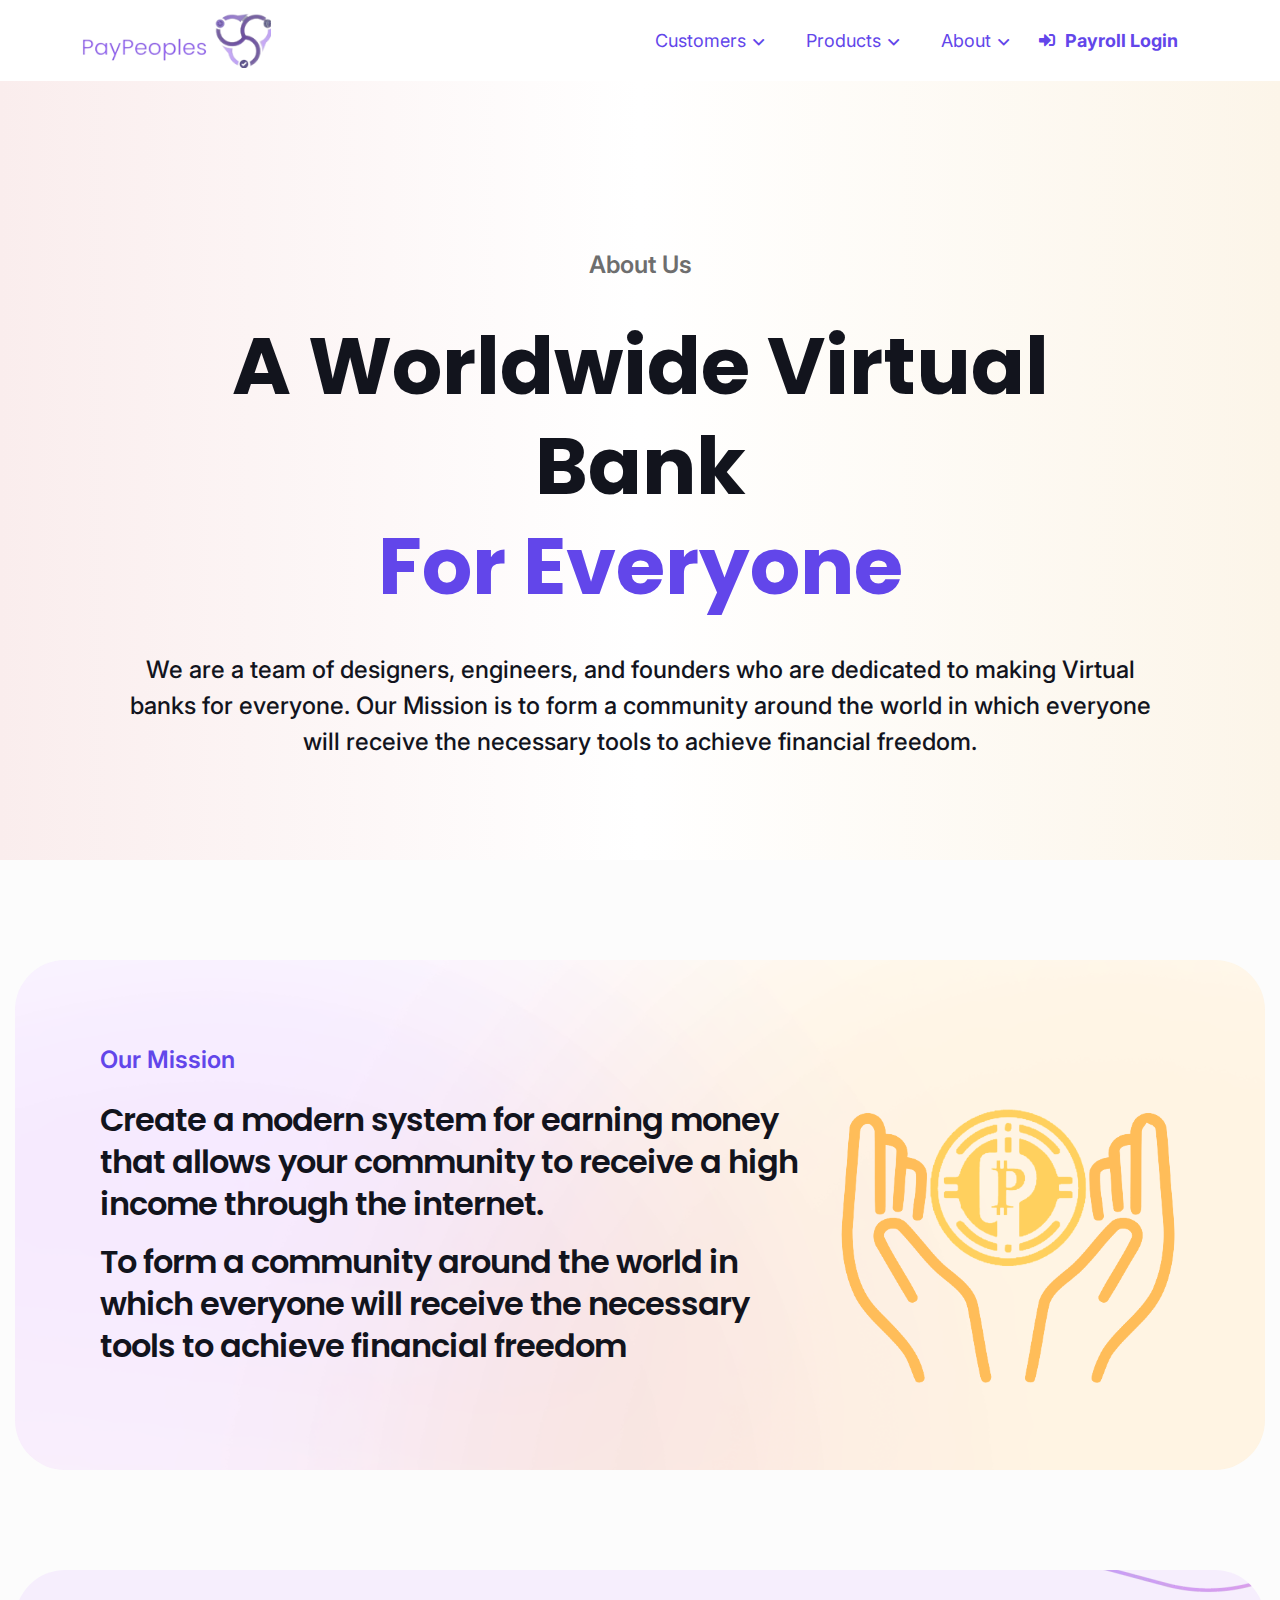
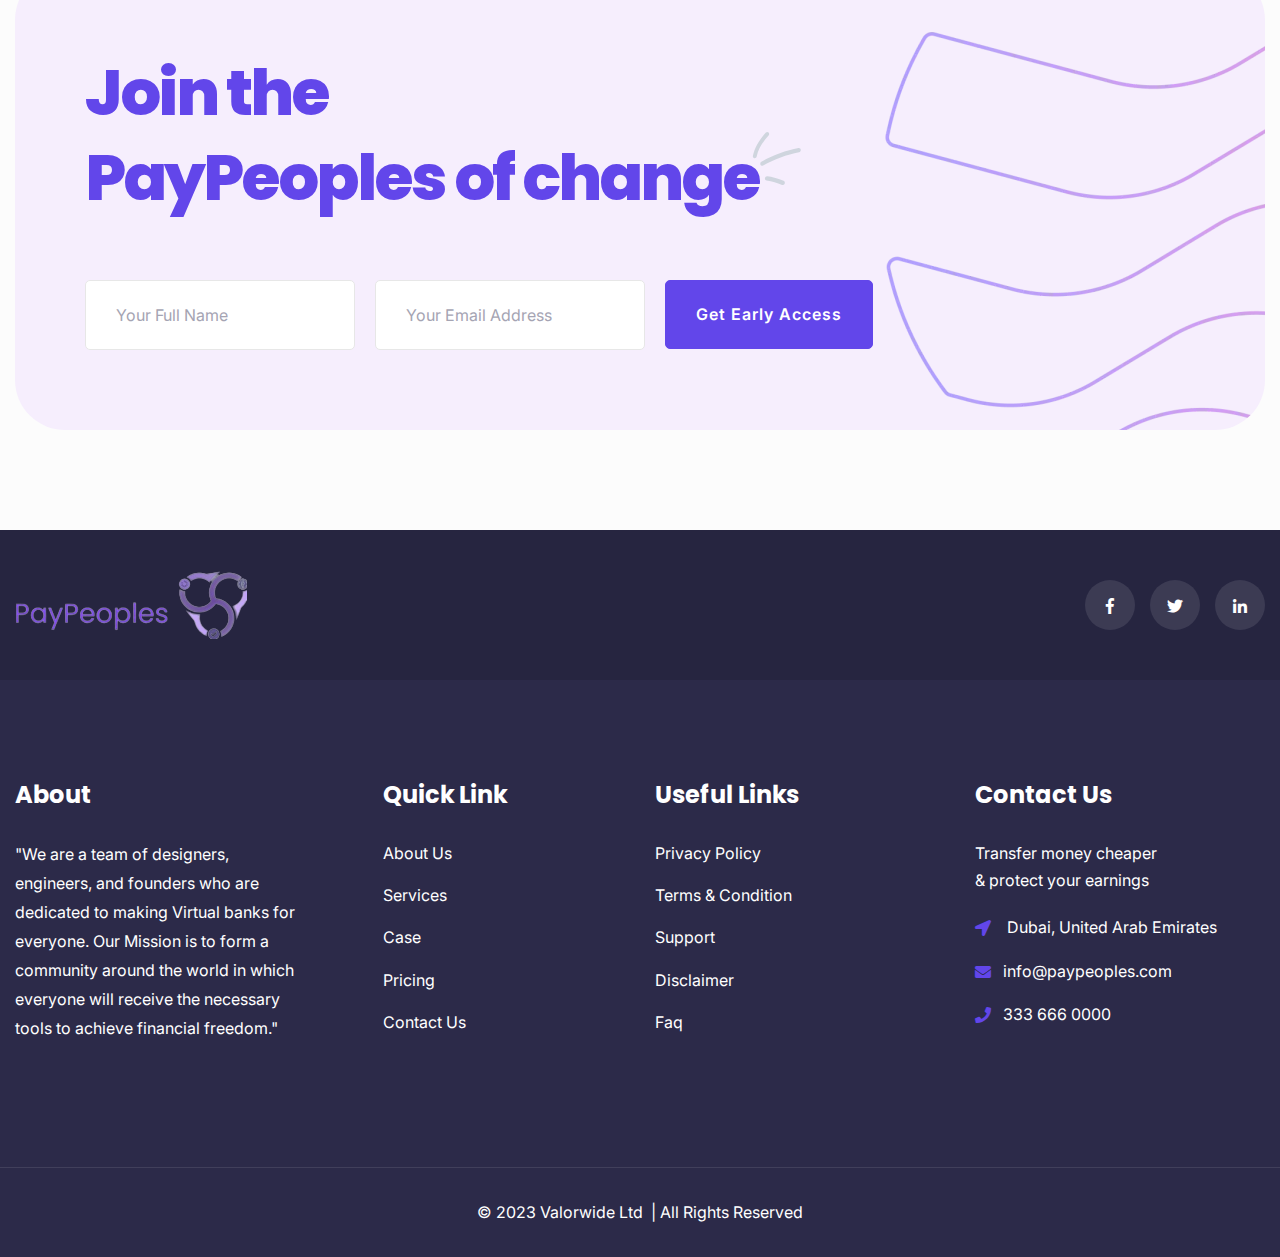
==== about.html @ 7543fad1 "create about page" ====
<!DOCTYPE html>
<html lang="en">
<head>
<meta charset="utf-8">
<title>PayPeoples</title>
<!-- Stylesheets -->
<link href="assets/css/bootstrap.css" rel="stylesheet">
<link href="assets/css/style.css" rel="stylesheet">
<!-- Responsive File -->
<link href="assets/css/responsive.css" rel="stylesheet">
<!-- Color File -->
<link href="assets/css/color.css" rel="stylesheet">

<link rel="preconnect" href="https://fonts.googleapis.com">
<link rel="preconnect" href="https://fonts.gstatic.com" crossorigin>
<link href="https://fonts.googleapis.com/css2?family=Inter:wght@100;200;300;400;500;600;700;800;900&family=Poppins:ital,wght@0,300;0,400;0,500;0,600;0,700;0,800;0,900;1,300;1,400;1,500;1,600;1,700;1,800;1,900&display=swap" rel="stylesheet">

<link rel="shortcut icon" href="assets/images/favicon.ico" type="image/x-icon">
<link rel="icon" href="assets/images/favicon.ico" type="image/x-icon">

<!-- Responsive -->
<meta http-equiv="X-UA-Compatible" content="IE=edge">
<meta name="viewport" content="width=device-width, initial-scale=1.0, maximum-scale=1.0, user-scalable=0">
<!--[if lt IE 9]><script src="https://cdnjs.cloudflare.com/ajax/libs/html5shiv/3.7.3/html5shiv.js"></script><![endif]-->
<!--[if lt IE 9]><script src="js/respond.js"></script><![endif]-->
</head>

<body>

<div class="page-wrapper">
    <header class="main-header header-style-one">
        <nav class="navbar navbar-expand-lg navbar-light bg-white fixed-top paypeoples-menu">
            <div class="container">
                <a class="navbar-brand" href="index.html"><img src="./assets/images/logo.png" alt=""></a>
                <button class="navbar-toggler" type="button" data-bs-toggle="collapse" data-bs-target="#main_nav">
                    <span class="navbar-toggler-icon"></span>
                </button>
                <div class="collapse navbar-collapse justify-content-end" id="main_nav">
                    <ul class="navbar-nav">
                        <li class="nav-item dropdown has-megamenu me-4">
                            <a class="nav-link dropdown-toggle" href="#" data-bs-toggle="dropdown"> Customers </a>
                            <div class="dropdown-menu megamenu" role="menu">
                                <div class="auto-container">
                                    <div class="row">
                                        <div class="col-lg-3 col-md-4 col-sm-12 left-border">
                                            <div class="left-side">
                                                <h3 class="mb-3">PayPeoples Payroll</h3>
                                                <img src="./assets/images/resource/laptop.png" alt="">
                                                <h4 class="mt-3 mb-3"><a href="#" class="pay">Pay Your Remote Teams</a></h4>
                                                <p>Pay your team members overseas right from your browser.</p>
                                            </div>
                                        </div>
                                        <div class="col-lg-9 col-md-8 col-sm-12 right-side">
                                            <div class="row g-1">
                                                <h3>Customers</h3>
                                                <div class="col-lg-6 col-md-6 col-sm-12">
                                                    <div class="icon-box">
                                                        <img src="./assets/images/icons/menu-1.svg" alt="">
                                                        <div class="text">
                                                            <h3><a href="#">Freelancers</a></h3>
                                                            <p>Get paid to your wallet by other PayPeoples users or through your company’s payroll</p>
                                                            <h5 class="comming-soon">Comming Soon</h5>
                                                        </div>
                                                    </div>
                                                </div>
                                                <!-- column -->
                                                <div class="col-lg-6 col-md-6 col-sm-12">
                                                    <div class="icon-box">
                                                        <img src="./assets/images/icons/menu-2.svg" alt="">
                                                        <div class="text">
                                                            <h3><a href="#">Remote Companies</a></h3>
                                                            <p>Send payments to your team members with just a few clicks. Convenience for everyone</p>
                                                            <h5 class="comming-soon">Comming Soon</h5>
                                                        </div>
                                                    </div>
                                                </div>
                                                <!-- column -->
                                                <div class="col-lg-6 col-md-6 col-sm-12">
                                                    <div class="icon-box">
                                                        <img src="./assets/images/icons/menu-3.svg" alt="">
                                                        <div class="text">
                                                            <h3><a href="#">Remittance Workers</a></h3>
                                                            <p>Send money to your home country and have the option to withdraw to your local bank</p>
                                                            <h5 class="comming-soon">Comming Soon</h5>
                                                        </div>
                                                    </div>
                                                </div>
                                                <!-- column -->
                                                <div class="col-lg-6 col-md-6 col-sm-12">
                                                    <div class="icon-box">
                                                        <img src="./assets/images/icons/menu-4.svg" alt="">
                                                        <div class="text">
                                                            <h3><a href="#">Web3 Companies</a></h3>
                                                            <p>Process payments for fiat currencies globally with just one integration</p>
                                                            <h5 class="comming-soon">Comming Soon</h5>
                                                        </div>
                                                    </div>
                                                </div>
                                                <!-- column -->
                                            </div>
                                        </div>
                                        <!-- right-side -->
                                   </div>
                                </div>
                               
                            </div> <!-- dropdown-mega-menu.// -->
                        </li>
                        <li class="nav-item dropdown has-megamenu me-4">
                            <a class="nav-link dropdown-toggle" href="#" data-bs-toggle="dropdown"> Products </a>
                            <div class="dropdown-menu megamenu" role="menu">
                                <div class="auto-container">
                                    <div class="row">
                                        <div class="col-lg-3 col-md-4 col-sm-12 left-border">
                                            <div class="left-side">
                                                <h3 class="mb-3">By User Type</h3>
                                                <h4 class="mt-3 mb-3"><a href="#" class="pay">For Individual</a></h4>
                                                <p class="mt-3 mb-3">Send and receive money from anywhere in the world, instantly.</p>
                                                <h4 class="mt-3 mb-3"><a href="#" class="pay">For Business</a></h4>
                                                <p class="mt-3 mb-3">Send payments to your team members overseas right from your laptop.</p>
                                            </div>
                                        </div>
                                        <div class="col-lg-9 col-md-8 col-sm-12 right-side">
                                            <div class="row g-1">
                                                <h3>Our Products</h3>
                                                <div class="col-lg-6 col-md-6 col-sm-12">
                                                    <div class="icon-box">
                                                        <img src="./assets/images/icons/menu-1.svg" alt="">
                                                        <div class="text">
                                                            <h3><a href="#">PayPeoples App</a></h3>
                                                            <p>A secure digital wallet that lets you manage your money from anywhere in the world</p>
                                                            <h5 class="comming-soon">Comming Soon</h5>
                                                        </div>
                                                    </div>
                                                </div>
                                                <!-- column -->
                                                <div class="col-lg-6 col-md-6 col-sm-12">
                                                    <div class="icon-box">
                                                        <img src="./assets/images/icons/menu-2.svg" alt="">
                                                        <div class="text">
                                                            <h3><a href="#">PayPeoples Payroll</a></h3>
                                                            <p>Our solution lets you seamlessly send payments to your team members overseas</p>
                                                            <h5 class="comming-soon">Comming Soon</h5>
                                                        </div>
                                                    </div>
                                                </div>
                                                <!-- column -->
                                                <div class="col-lg-6 col-md-6 col-sm-12">
                                                    <div class="icon-box">
                                                        <img src="./assets/images/icons/menu-3.svg" alt="">
                                                        <div class="text">
                                                            <h3><a href="#">On-ramp/Off-ramp API</a></h3>
                                                            <p>Allow your users to buy or sell crypto with just one simple integration on your app</p>
                                                            <h5 class="comming-soon">Comming Soon</h5>
                                                        </div>
                                                    </div>
                                                </div>
                                                <!-- column -->
                                            </div>
                                        </div>
                                        <!-- right-side -->
                                   </div>
                                </div>
                               
                            </div> <!-- dropdown-mega-menu.// -->
                        </li>
                        <li class="nav-item active"><a class="nav-link" href="about.html"> About </a></li>
                     
                    </ul>
                    <div class="login">
                        <a href="#" class="login-btn fw-bold"><i class="fa fa-sign-in-alt"></i> Payroll Login</a>
                    </div>
                </div> <!-- navbar-collapse.// -->
            </div> <!-- container-fluid.// -->
            </nav>
    </header>

<!-- Page Title Start -->
<section class="page-title text-center">
    <div class="auto-container">
        <div class="row d-flex justify-content-center">
            <div class="col-lg-10">
                <h4>About Us</h4>
                <h1 class="text-1">A Worldwide Virtual Bank</h1>
                <h1 class="text-2">For Everyone</h1>
                <p>We are a team of designers, engineers, and founders who are dedicated to making Virtual banks for everyone. Our Mission is to form a community around the world in which everyone will receive the necessary tools to achieve financial freedom.</p>
            </div>
        </div>
    </div>
</section>
<!-- Page Title Start End -->


<!-- Mission Section Start -->

<section class="mission-section">

    <div class="auto-container">
        <div class="mission" style="background-image: url(./assets/images/shape/bg-1.png);">
            <div class="row mission-inner">
                <div class="col-lg-8">
                    <div class="mission-text">
                        <h4 class="mb-4">Our Mission </h4>
                        <ul class="text">
                            <li class="mb-3">Create a modern system for earning money that allows your community to receive a high income through the internet.</li>
                            <li>To form a community around the world in which everyone will receive the necessary tools to achieve financial freedom</li>
                        </ul>
                    </div>
                </div>
                <div class="col-lg-4">
                    <figure>
                        <img src="./assets/images/icons/mission.png" alt="">
                    </figure>
                </div>
            </div>
        </div>
    </div>

</section>

<!-- Mission Section End -->




<!-- Newsletter section start-->

<section class="newsletter-section">
    <div class="auto-container">
        <div class="inner bg-image">
            <h2 class="sec-title">Join the <br>PayPeoples of change</h2>
            <div class="hero-form">
                <form action="" class="d-flex justify-content-lg-start justify-content-sm-center" >
                    <input type="text" placeholder="Your Full Name">
                    <input type="email" placeholder="Your Email Address">
                    <div class="hero-form-btn"><a href="#" class="btn-1 btn-alt">Get Early Access</a></div>
                </form>
            </div>
        </div>
    </div>
</section>

<!-- Newsletter section end-->


<!-- Footer Start -->
    <footer class="footer-1">
        <div class="footer-1-top">
            <div class="auto-container">
                <div class="footer-1-top-content d-flex align-items-center justify-content-between">
                    <div class="logo"><a href="index.html"><img src="assets/images/logo.png" alt=""></a></div>
                    <ul class="footer-1-social-icon d-flex align-items-center">
                        <li><a href="javascript:void(0);"><i class="fab fa-facebook-f"></i></a></li>
                        <li><a href="javascript:void(0);"><i class="fab fa-twitter"></i></a></li>
                        <li><a href="javascript:void(0);"><i class="fab fa-linkedin-in"></i></a></li>
                    </ul>
                </div>
            </div>
        </div>
        <div class="footer-1-middle">
            <div class="auto-container">
                <div class="row">
                    <div class="col-lg-3 col-md-6">
                        <div class="about-widget-1">
                            <div class="footer-widget-title"><h4>About</h4></div>
                            <div class="about-widget-1-text mb-4">
                                <p>"We are a team of designers, engineers, and founders who are dedicated to making Virtual banks for everyone. Our Mission is to form a community around the world in which everyone will receive the necessary tools to achieve financial freedom."</p>
                            </div>
                        </div>
                    </div>
                    <div class="col-lg-3 col-md-6">
                        <div class="link-widget-1 px-lg-5">
                            <div class="footer-widget-title"><h4>Quick Link</h4></div>
                            <ul class="link-widget-1-list">
                                <li><a href="#">About Us</a></li>
                                <li><a href="#">Services</a></li>
                                <li><a href="#">Case</a></li>
                                <li><a href="#">Pricing</a></li>
                                <li><a href="#">Contact Us</a></li>
                            </ul>
                        </div>
                    </div>
                    <div class="col-lg-3 col-md-6">
                        <div class="link-widget-1">
                            <div class="footer-widget-title"><h4>Useful Links</h4></div>
                            <ul class="link-widget-1-list">
                                <li><a href="#">Privacy Policy</a></li>
                                <li><a href="#">Terms & Condition</a></li>
                                <li><a href="#">Support</a></li>
                                <li><a href="#">Disclaimer</a></li>
                                <li><a href="#">Faq</a></li>
                            </ul>
                        </div>
                    </div>
                    <div class="col-lg-3 col-md-6">
                        <div class="contact-widget-1">
                            <div class="footer-widget-title"><h4>Contact Us</h4></div>
                            <div class="contact-widget-text">Transfer money cheaper<br>& <span>protect</span> your earnings</div>
                            <ul class="contact-widget-1-list">
                                <li><i class="fa fa-location-arrow"></i> Dubai, United Arab Emirates</li>
                                <li><i class="fa fa-envelope"></i><a href="mailto:example@lovegiver.com">info@paypeoples.com</a></li>
                                <li><i class="fa fa-phone"></i><a href="tel:3336660000">333 666 0000</a></li>
                            </ul>
                        </div>
                    </div>
                </div>
            </div>
        </div>
        <div class="footer-bottom">
            <div class="auto-container">    
                <div class="footer-bottom-row">
                    <div class="footer-bottom-text">© 2023 <a href="https://valorwide.com/">Valorwide Ltd</a>|  All Rights Reserved</div>
                </div>
            </div>
        </div>
    </footer>
    <!-- Footer End -->
</div>




<!--Scroll to top-->
<div class="scroll-to-top">
    <div>
        <div class="scroll-top-inner">
            <div class="scroll-bar">
                <div class="bar-inner"></div>
            </div>
            <div class="scroll-bar-text">Go To Top</div>
        </div>
    </div>
</div>
<!-- Scroll to top end -->

<script src="assets/js/jquery.min.js"></script>
<script src="assets/js/bootstrap.min.js"></script>
<script src="assets/js/jquery.nice-select.min.js"></script>
<script src="assets/js/jquery.fancybox.js"></script>
<script src="assets/js/isotope.js"></script>
<script src="assets/js/appear.js"></script>
<script src="assets/js/wow.js"></script>
<script src="assets/js/TweenMax.min.js"></script>
<script src="assets/js/swiper.min.js"></script>
<script src="assets/js/jquery.ajaxchimp.min.js"></script>
<script src="assets/js/parallax-scroll.js"></script>

<script src="assets/js/script.js"></script>


</body>
</html>
---- assets/css/style.css ----
/***************************************************************************************************************


1.Section Title & Sub-Title
2.Header Style
3.Button Style
4.Hero Section
5.Personal Use Section
6.Business Use Section
7.Feature Section
8.Choose Section
9.Fund Section
10.Faq Section
11.Newsletter Sectio
12.Form Input
13.Scroll-to-top
14.Bubbles Animation


****************************************************************************************************************/

@import url('fontawesome-all.css');
@import url('animate.css');
@import url('jquery.fancybox.min.css');
@import url('swiper.min.css');
@import url('rtl.css');
@import url('nice-select.css');
@import url('odometer.min.css');

/*** 
====================================================================
	Reset
====================================================================
***/

* {
	margin: 0px;
	padding: 0px;
	border: none;
	outline: none;
	font-size: 100%;
	line-height: inherit;
}
/*** 
		
====================================================================
	Global Settings
====================================================================

***/

.page-wrapper {
	position: relative;
	width: 100%;
	min-width: 350px;
	z-index: 9;
	margin: 0px auto;
	overflow: hidden;
}
body {
	font-size: 16px;
	color: #6E6E6E;
	line-height: 1.7em;
	font-weight: 400;
	-webkit-font-smoothing: antialiased;
	background: #FCFCFC;
	font-family: 'Inter', sans-serif;
}
a,
a:active,
a:focus {
  text-decoration: none;
  outline: none;
  border: none;
  -webkit-transition: 0.3s;
  -o-transition: 0.3s;
  transition: 0.3s;
  color: #fff067;
}

a:hover {
  text-decoration: none;
  outline: none;
  color: var(--theme-color);
  border: none;
  -webkit-transition: 0.3s;
  -o-transition: 0.3s;
  transition: 0.3s;
}
h1, .h1, h2, .h2, h3, .h3, h4, .h4, h5, .h5, h6, .h6 {
	position: relative;
	font-weight: normal;
	line-height: 1.25em;
	margin: 0px;
	background: none;
	color: var(--black-color);
	font-family: 'Poppins', sans-serif;
}

h1, .h1 {
	font-size: 80px;
	font-weight: 700;
}

h2, .h2 {
	font-size: 50px;
	font-weight: 700;
}

h3, .h3 {
	font-size: 28px;
	font-weight: 700;
}

h4, .h4 {
	font-size: 24px;
	font-weight: 700;
}

h5, .h5 {
	font-size: 18px;
	font-weight: 700;
}

h6, .h6 {
	font-size: 16px;
	font-weight: 700;
}

p {
	font-family: 'Inter', sans-serif;
	font-weight: 400;
    font-size: 16px;
    line-height: 29px;
    color: #666666;
    margin: 0;
}

.logo {
    max-width: 262px;
}

textarea {
	overflow: hidden;
}
button {
	outline: none !important;
	cursor: pointer;
}
/* Color */

a:hover, a {
	color: var(--theme-color);
}
.text {
	font-size: 18px;
	line-height: 26px;
	font-weight: 400;
	color: #797979;
	margin: 0px 0px 15px;
}
::-webkit-input-placeholder {
	color: inherit;
}
::-moz-input-placeholder {
	color: inherit;
}
::-ms-input-placeholder {
	color: inherit;
}
.row {
	margin-left: -15px;
	margin-right: -15px;
}
.row.no-gutters {
	margin: 0;
}
.row>* {
	padding: 0 15px;
}
.row.no-gutters>* {
	padding: 0;
}
.nav-tabs .nav-link {
	border: none;
	background: transparent;
	margin: 0;
	padding: 0;
}
.nav-tabs {
	border: 0;
}
.page-wrapper {
	position: relative;
	margin: 0 auto;
	width: 100%;
	min-width: 300px;
	z-index: 9;
	overflow: hidden;
}
.auto-container {
	position: static;
	max-width: 1290px;
	padding: 0px 15px;
	margin: 0 auto;
}
.theme-gray-bg {
    background: #F2F2F2;
}
ul, li {
	list-style: none;
	padding: 0px;
	margin: 0px;
}
figure {
	margin-bottom: 0;
}
.centered {
	text-align: center !important;
}
.gray-bg {
	background-color: #f4f4f4 !important;
}
.light-bg {
	background-color: #fff !important;
}
img {
	display: inline-block;
	max-width: 100%;
	height: auto;
}
.dropdown-toggle::after {
	display: none;
}
.fa {
	line-height: inherit;
}
.owl-nav {
	display: none;
}

/* start style css */

/*** 
====================================================================
	Section Title Sub Title Text
====================================================================
***/

.sec-title{
	font-family: 'Poppins', sans-serif;
    font-size: 64px;
	font-weight: 700;
    line-height: 85px;
	letter-spacing: -3px;
	color: var(--black-color);
}

.sec-sub-title{
	font-family: 'Inter', sans-serif;
    font-size: 24px;
    line-height: 35px;
    color: var(--theme-color);
    text-transform: capitalize;
    font-weight: 600;
	margin-bottom: 20px;
}

.sec-text{
	font-family: 'Inter', sans-serif;
    font-size: 24px;
    line-height: 35px;
    color: #242424;
	margin-top: 30px;
}


/*** 
====================================================================
	Button Style
====================================================================
***/


.btn-1 {
	position: relative;
	display: inline-flex;
	overflow: hidden;
	padding: 17px 35px 16px;
	text-align: center;
	z-index: 1;
	letter-spacing: 1px;
	color: #ffffff;
	font-weight: 600;
	text-transform: capitalize;
	transition: .5s;
    border: 1px solid #fff;
    border-radius: 5px;
}
.btn-1:hover {
	color: #fff;
}
.btn-1 span {
	position: absolute;
	display: block;
	width: 0;
	height: 0;
	border-radius: 50%;
	background-color: var(--theme-color);
	transition: width 0.4s ease-in-out, height 0.4s ease-in-out;
	transform: translate(-50%, -50%);
	z-index: -1;
}
.btn-1 i {
	margin-left: 15px;
	font-size: 14px;
	transition: .5s;
	font-weight: bold;
	vertical-align: middle;
	position: relative;
	bottom: -7px;
}
.btn-1:hover i {
	color: #fff;
}
.btn-1:hover span {
	width: 225%;
	height: 562.5px;
}
a.btn-1.s-two {
	background: #fff;
	color: #242424;
}
a.btn-1.s-two:hover {
	color: #fff;
}
.btn-1 i.far {
	font-weight: 400;
}
a.btn-1.btn_sm {
	padding: 14px 23px 10px;
}

a.btn-1.btn-small.btn-alt,
a.btn-1.btn-small {
    padding: 11px 30px 10px;
}

a.btn-1.btn-large {
    padding: 22px 45px 21px;
}

/* btn-alt */
a.btn-1.btn-alt {
    color: #FFF;
    background: var(--theme-color);
    border: 1px solid var(--theme-color);
    padding: 20px 30px 20px;
}

a.btn-1.btn-alt:hover {
    color: var(--theme-color);
    border-color: var(--theme-color);
    background: transparent;
}

a.btn-1.btn-alt:hover i {
	color: var(--theme-color);
}

.btn-1.btn-alt span {
    background: transparent;
}

/*** 
====================================================================
 	Header Style
====================================================================
***/

.main-header {
	position: relative;
	display: block;
	width: 100%;
	z-index: 9999;
	top: 0px;
	left: 0px;
	background: none;
	clear: both;
}


.paypeoples-menu .left-border {
    border-right: 1px solid #75808A;
}

.paypeoples-menu .auto-container{
	max-width: 1440px;
}

.paypeoples-menu .left-side {
	padding: 10px 27px;
}

.paypeoples-menu .icon-box {
	display: flex;
    justify-content: center;
    align-items: flex-start;
    padding: 15px;
    border-radius: 20px;
	transition: all 0.3s ease;
}

.paypeoples-menu .icon-box:hover {
	border: 1px solid var(--theme-color);
	transition: all 0.3s ease;
}

.paypeoples-menu .right-side{
	padding: 10px 40px;
   }

.paypeoples-menu .right-side img{
 	margin-right: 10px;
}

.paypeoples-menu .right-side h3{
 line-height: 32px;
}

.paypeoples-menu .right-side h3:hover a{
	color: var(--black-color);
}

.comming-soon{
	padding: 10px;
    border: 1px solid var(--theme-color);
    display: inline-block;
    margin-top: 5px;
    font-size: 12px;
    border-radius: 10px;
}

.paypeoples-menu .icon-box .text{
	margin: 0;
}

.login .login-btn {
	color: var(--theme-color);
	font-size: 18px;
}

.login:hover .login-btn {
	color: var(--black-color);
}

.navbar-light .navbar-nav .nav-link {
	color: var(--theme-color);
	font-size: 18px;
}

.navbar .navbar-nav a{
	position: relative;
	margin-right: 20px;
}

.navbar .navbar-nav a.pay{
	font-size: 1.5rem;
	font-weight: 600;
}

.navbar .navbar-nav a.pay:hover{
	color: var(--black-color);
}

.navbar .navbar-nav a::before{
    content: "\f107";
    position: absolute;
    top: 10px;
    right: -10px;
    font-family: "Font Awesome 5 Pro";
}

.navbar .navbar-nav .icon-box a{
    position: relative;
}

.navbar .navbar-nav .icon-box a::before{
    content: "\f105";
    position: absolute;
	top: 2px;
    right: -22px;
    font-family: "Font Awesome 5 Pro";
}


.navbar .navbar-nav a.pay::before {
	display: none;
 }
 
 .paypeoples-menu h3{
	 font-size: 1.5rem;
	 font-weight: 600;
 }

.login-btn{
	display: flex;
	justify-content: space-between;
	align-items: center;
	padding: 10px 20px;
	border-radius: 5px;
}

.login-btn a{
	font-size: 17px;
	margin-left: 5px;
	font-weight: 700;
}

.login-btn i{
	font-size: 16px;
    margin-right: 10px;
    color: var(--theme-color);
}

.login-btn:hover a,
.login-btn:hover i{
	color: var(--black-color);
}

/*** 
====================================================================
	Hero Section
====================================================================
***/

.hero-section{
	padding: 300px 0 10px 0;
	background-repeat: no-repeat;
	background-size: cover;
	background-position: center;
}

.hero-section .upper-text h1{
    font-family: 'Poppins', sans-serif;
    font-size: 80px;
    line-height: 85px;
	letter-spacing: -3px;
	color: var(--black-color);
	position: relative;
}

.hero-section .upper-text h1::before{
	content: "";
    position: absolute;
	right: 296px;
    bottom: 9px;
    width: 100%;
    height: 100%;
	background-image: url(../images/shape/shape-4.svg);
    background-repeat: no-repeat;
    background-position: bottom right;
}

ul.hero-list-text li{
	position: relative;
	font-family: 'Inter', sans-serif;
	font-size: 22px;
	font-weight: 600;
	margin-top: 40px;
	letter-spacing: -1px;
}

ul.hero-list-text li::before{
	content: "\f058";
	top: 0;
	transform: translateX(-35px);
	position: absolute;
	font-family: 'Font Awesome 5 Pro';
	color: var(--theme-color);
}

.hero-form{
	margin-top: 60px;
}

.hero-form input{
	max-width: 270px;
	margin-right: 20px;
	color: #A5A4B3;
}


/*** 
====================================================================
	Personal Use Section
====================================================================
***/

.personal-use-section{
	margin-top: 10px;
}

.personal-use-section .bg-color{
	background: linear-gradient(90deg, rgba(251,241,224,1) 0%, rgba(247,244,251,1) 50%, rgba(235,246,227,1) 100%);
	border-radius: 50px;
}

.personal-use-section .bg-color.one{
	background: linear-gradient(90deg, rgba(248,230,246,1) 0%, rgba(247,244,251,1) 50%, rgba(240,233,250,1) 100%);
	border-radius: 50px 75px 75px 50px
}

.personal-left {
	margin-top: 100px;
	padding: 40px 70px 0 120px;
} 

.personal-left .sec-title{
	position: relative;
}

.personal-left .sec-title::before{
	content: "";
	position: absolute;
	bottom: -6px;
    right: 296px;
	width: 150px;
    height: 15px;
    background: url(../images/shape/shape-1.svg) no-repeat;
}

.personal-left .app-image{
	padding: 100px 0 150px 0;
}

.personal-left .app-image h4{
	padding: 10px 20px;
	color: var(--theme-color);
	border: 1px solid #A5A4B3;
	border-radius: 10px;
    display: inline-block;
	margin-bottom: 20px;
}

.personal-right{
	position: relative;
}

.personal-right img{
	position: absolute;
    top: 0;
    right: 0;
    max-width: 450px;
    width: 100%;
    height: 85%;
}

/*** 
====================================================================
	Business Use Section
====================================================================
***/

.personal-use-section.business{
	margin-top: 100px;
}

.personal-use-section.business .btn-column a{
	margin-right: 10px;
}

.personal-use-section.business .btn-column .btn-1.btn-alt{
	border-radius: 10px;
}

.personal-use-section.business .btn-column .btn-1.btn-alt.btn-2{
	background: #fff;
	color: var(--theme-color);
}

.personal-use-section.business .btn-column .btn-1.btn-alt.btn-2:hover{
	color: #fff;
	background: var(--theme-color);
}

.personal-use-section.business .personal-left .sec-title::before{
	content: "";
	position: absolute;
	bottom: -6px;
    right: 170px;
	width: 300px;
    height: 15px;
    background: url(../images/shape/shape-2.svg) no-repeat;
}

.business-right{
	position: relative;
	overflow: hidden;
}

.business-image{
	position: absolute;
    top: 0;
    left: 2px;
    height: 100%;
    width: 100%;
    min-width: 1175px;
    overflow-x: hidden;
    background-size: contain;
    background-repeat: no-repeat;
    background-position: right;
}

/*** 
====================================================================
	Feature Section
====================================================================
***/

.feature-section{
	padding: 140px 0;
}

.feature-section .sec-title{
	margin-bottom: 60px;
}

.feature .icon-box{
	padding: 40px;
	border: 1px solid #dcdddf;
	border-radius: 10px;
}

.feature .icon-box p{
	font-size: 18px;
}

.feature .icon-box .text.one{
	margin-bottom: 21px;
}

/*** 
====================================================================
	Choose Section
====================================================================
***/

.personal-use-section.choose .bg-color{
	padding: 140px 0 0 0;
	border-radius: 0;
}

.personal-use-section.choose .bg-color .sec-title{
	margin-bottom: 100px;
}

.personal-use-section.choose .bg-color .personal-left .sec-title{
	margin-bottom: 20px;
}

.personal-left .number{
	font-size: 72px;
    font-weight: 700;
    color: #C8CCD2;
}

.personal-left img{
	margin-bottom: 20px;
}

.personal-use-section.choose .personal-left .sec-title::before {
	display: none;
}

.personal-use-section.choose .personal-right img {
    max-width: 420px;
}


/*** 
====================================================================
	Fund Section
====================================================================
***/

.fund-section{
	padding: 140px 0;
}

.fund-section .sec-title{
	padding-top: 30px;
}

.fund-section form label {
	display: block;
	font-weight: 600;
} 

.fund-section form .nice-select .option{
	min-width: 398px;
}

.fund-section .nice-select.form-control {
    width: 100%;
	height: 50px !important;
	padding: 0 20px !important;
	font-weight: 600;
    font-size: 22px;
	border: 2px solid #e7e7e7 !important;
	line-height: 42px;
	max-width: 400px;
}

.fund-section form input {
	height: 50px !important;
	width: 100%;
	padding: 0 20px !important;
	font-weight: 600;
    font-size: 22px;
	border: 2px solid #e7e7e7 !important;
	max-width: 400px;
}

.fund-section .inner{
	border: 2px solid #e7e7e7;
	padding: 50px 40px;
	border-radius: 20px;
}

.fund-section .progress-text{
	color: var(--theme-color);
	font-size: 18px;
    font-weight: 700;
}

.progress {
    border-radius: 20px;
	background-color: #C8CCD2;
	height: 20px;
}

.progress-bar {
    border-radius: 20px;
	background-color: #75808A;
}

.progress-bar.one{
    background-color: var(--theme-color);
}

.progress-1{
	display: flex;
	align-items: end;
}

.progress-text-1{
	color: var(--black-color);
	font-size: 16px;
	font-weight: 600;
    line-height: 26px;
}

.progress-text-2{
	color: var(--black-color);
	font-size: 18px;
	font-weight: 600;
}

.fund-section .inner-text{
	display: flex;
	justify-content: left;
	align-items: end;
}

.fund-section .inner img{
	width: 200px;
}



/*** 
====================================================================
	Faq Section
====================================================================
***/

.faq-section {
	padding: 100px 0;
}

.faq-section .sec-title{
	margin-bottom: 120px;
}

.bottom-btn h3{
	color: #666666;
	font-weight: 600;
	padding: 50px 0;
}

.bottom-btn .btn-column .btn-1.btn-alt.btn-2 {
    background: #fff;
    color: var(--theme-color);
}

.bottom-btn .btn-column .btn-1.btn-alt.btn-2:hover {
    background: var(--theme-color);
    color: #fff;
}

.bottom-btn a.btn-1.btn-alt {
    margin-right: 30px;
}

/* accordion */

.accordion-box.alt .block {
    background: #fff;
    border: 1px solid #E5E5E5;
}

.accordion-box.alt-2 .block {
    background: #fff;
    border: 1px solid #E5E5E5;
}

.accordion-box.alt-2 .block .acc-btn {
	font-size: 24px;
}

.accordion-box.alt-2 .block .acc-btn.active {
	color: #2C2A49;
}

.accordion-box.alt-2 .block .content .text {
	color: #6E6E6E;
}

.accordion-box.alt-2 .block .content {
    padding-top: 0;
    margin-top: -8px;
}

.accordion-box .block {
	position: relative;
	margin-bottom: 20px;
	border: 1px solid #FFEAE6;
	background: #FFEAE6;
}
.accordion-box .block .acc-btn {
	position: relative;
	font-size: 1.5rem;
    line-height: 2.25rem;
	cursor: pointer;
	color: var(--black-color);
	font-weight: 500;
	padding: 24px 40px;
	padding-right: 60px;
	transition: all 500ms ease;
	-ms-transition: all 500ms ease;
	-o-transition: all 500ms ease;
	-moz-transition: all 500ms ease;
	-webkit-transition: all 500ms ease;
}
.accordion-box .block .icon-outer {
	position: absolute;
	right: 3px;
	top: 26px;
	font-size: 18px;
	color: #242424;
	transition: all 500ms ease;
	-moz-transition: all 500ms ease;
	-webkit-transition: all 500ms ease;
	-ms-transition: all 500ms ease;
	-o-transition: all 500ms ease;
}
.accordion-box .block .icon-outer .icon {
	position: absolute;
	width: 28px;
	height: 28px;
	font-size: 16px;
	font-weight: 300;
	text-align: center;
	left: -7px;
}
.accordion-box .block .icon-outer .fa-plus {
	opacity: 1;
}
.accordion-box .block .icon-outer .fa-minus {
	opacity: 0;
	font-weight: 300;
	position: relative;
	right: 30px;
	background: #fff;
	padding: 3px 5.5px;
}
.accordion-box .block .acc-btn.active .icon-outer .fa-minus {
	opacity: 1;
}
.accordion-box .block .acc-btn.active .icon-outer .fa-plus {
	opacity: 0;
}
.accordion-box .block .acc-content {
	position: relative;
	display: none;
}
.accordion-box .block .acc-content .content-text {
	padding-bottom: 6px;
}
.accordion-box .block .acc-content.current {
	display: block;
}
.accordion-box .block .content {
	position: relative;
	font-size: 14px;
	padding: 6px 40px 40px;
}
.accordion-box .block .content .text {
	font-size: 1..2rem;
    line-height: 2rem;
	color: #fff;
	font-weight: 400;
	margin-bottom: 0;
}
.accordion-box .block .content p:last-child {
	margin-bottom: 0px;
}

.accordion-box.alt .block.active-block,
li.accordion.active-block {
    background: var(--theme-color);
    border-color: var(--theme-color);
}

.accordion-box .block .acc-btn.active {
    color: #fff;
}


.faq-tab-btn li {
    flex: 3 3 auto;
    text-align: center;
    position: relative;
}

.faq-tab-title {
    padding: 20px;
    margin-bottom: 50px;
    font-size: 24px;
    line-height: 34px;
}

.active .faq-tab-title {
    background: var(--black-color);
    color: #fff;
}


/*** 
====================================================================
	Newsletter Section
====================================================================
***/

.newsletter-section{
	padding: 100px 0;
}

.newsletter-section .sec-title{
	position: relative;
	color: var(--theme-color);
	font-weight: 800;
}

.newsletter-section .sec-title::before{
	content: "";
    position: absolute;
    width: 100%;
    height: 100%;
    bottom: -25px;
	right: -135px;
    background-image: url(../images/shape/shape-4.svg);
    background-repeat: no-repeat;
    background-position: center;
}

.newsletter-section .bg-image{
	position: relative;
	overflow-x: hidden;
	background: #F6EEFD;
	border-radius: 50px;
}

.newsletter-section .bg-image::before{
	content: "";
	position: absolute;
	top: 0;
	right: -260px;
	width: 100%;
	height: 100%;
	background-image: url(../images/shape/shape-3.png);
	background-repeat: no-repeat;
	background-position: center right;
}

.newsletter-section .inner{
	text-align: left;
	padding: 80px 70px;
	
}


/*** 
====================================================================
	Form Input
====================================================================
***/

form input[type=search],
form input[type=text],
form input[type=email],
form input[type=password],
form input[type=tel],
form input[type=number],
form input[type=file],
form select,
form textarea {
    background: #fff;
    width: 100%;
    height: 70px;
    padding: 0 30px;
	border: 1px solid #e7e7e7;
	border-radius: 5px;
}


/** scroll-to-top **/


.scroll-to-top{
	position: fixed;
	right: 0px;
	bottom: 100px;
	transform: rotate(90deg);
	z-index: 99;
  }
  
  .scroll-to-top .visible {
	visibility: visible!important;
	opacity: 1!important;
  }
  
  .scroll-to-top .scroll-top-inner {
	opacity: 0;
	visibility: hidden;
  }
  
  .scroll-to-top .scroll-top-inner{
	display: -webkit-box;
	display: -webkit-flex;
	display: -ms-flexbox;
	display: flex;
	-webkit-box-align: center;
	-webkit-align-items: center;
	-ms-flex-align: center;
	align-items: center;
	-webkit-transition: all cubic-bezier(.4,0,.2,1) .4s;
	-o-transition: all cubic-bezier(.4,0,.2,1) .4s;
	transition: all cubic-bezier(.4,0,.2,1) .4s;
  }
  
  .scroll-to-top .scroll-bar {
	width: 50px;
	height: 2px;
	margin-right: 10px;
	position: relative;
  }
  
  .scroll-to-top .scroll-bar:before {
	content: "";
	position: absolute;
	left: 0;
	top: 0;
	height: 100%;
	width: 100%;
	background-color: var(--theme-color);
  }
  
  .scroll-to-top .scroll-bar .bar-inner {
	position: absolute;
	top: 0;
	right: 0;
	height: 100%;
	background-color: currentColor;
  }
  
  .scroll-to-top .scroll-bar-text{
	font-size: 14px;
	font-weight: 600;
	cursor: pointer;
	transition: all 500ms ease;
	color: #999;
  }
  
  .scroll-to-top .scroll-bar-text:hover{
	transform: scale(1.1);
  }

/* footer style */

.footer-1-top {
    background: #262540;
    padding: 41px 0;
}

.footer-1-social-icon a {
    color: #fff;
    width: 50px;
    height: 50px;
    background: rgba(255, 255, 255, 0.1);
    display: inline-block;
    border-radius: 50%;
    text-align: center;
    line-height: 52px;
    margin-left: 15px;
}

.footer-1-social-icon a:hover {
    background: var(--theme-color);
}

.footer-1-middle {
    position: relative;
    padding: 100px 0;
    background: #2C2A49;
}

.footer-widget-title h4 {
    color: #fff;
    margin-bottom: 30px;
}

.about-widget-1-text p {
    color: #fff;
}

.link-widget-1-list a {
    position: relative;
    color: #fff;
}

.link-widget-1-list a:hover {
    color: var(--theme-color);
}

.link-widget-1-list li {
    margin-bottom: 15px;
}

.footer-bottom {
    position: relative;
    background: #2C2A49;
    border-top: 1px solid rgba(255, 255, 255, 0.1);
    text-align: center;
    padding: 31px 0;
    color: #FFFFFF;
}

.contact-widget-text {
    margin-bottom: 20px;
    color: #fff;
}

ul.contact-widget-1-list {
    color: #fff;
}

ul.contact-widget-1-list a {
    color: #fff;
}

ul.contact-widget-1-list a:hover {
    color: var(--theme-color);
}

ul.contact-widget-1-list li {
    margin-bottom: 15px;
}

ul.contact-widget-1-list i {
    color: var(--theme-color);
    margin-right: 12px;
    vertical-align: middle;
}

.about-widget-1 {
    margin-right: -1px;
}

.footer-bottom-row a{
	color: #fff;
	margin-right: 8px;
}

.footer-bottom-row a:hover{
	color: var(--theme-color);
}


/*** 
====================================================================
	Bubbles Animation
====================================================================
***/

#bubbles { height: 100% }
#bubbles { padding: 100px 0 }
.bubble {
    width: 60px;
    height: 60px;
    background: #ffb200;
    border-radius: 200px;
    -moz-border-radius: 200px;
    -webkit-border-radius: 200px;
    position: absolute;
}

.x1 {
    -webkit-transform: scale(0.9);
    -moz-transform: scale(0.9);
    transform: scale(0.9);
    opacity: 0.2;
  background: red;
    -webkit-animation: moveclouds 15s linear infinite, sideWays 4s ease-in-out infinite alternate;
    -moz-animation: moveclouds 15s linear infinite, sideWays 4s ease-in-out infinite alternate;
    -o-animation: moveclouds 15s linear infinite, sideWays 4s ease-in-out infinite alternate;
}

.x2 {
    left: 600px;
    -webkit-transform: scale(0.6);
    -moz-transform: scale(0.6);
    transform: scale(0.6);
    opacity: 0.5;
    -webkit-animation: moveclouds 25s linear infinite, sideWays 5s ease-in-out infinite alternate;
    -moz-animation: moveclouds 25s linear infinite, sideWays 5s ease-in-out infinite alternate;
    -o-animation: moveclouds 25s linear infinite, sideWays 5s ease-in-out infinite alternate;
}
.x3 {
    left: 1000px;
    -webkit-transform: scale(0.8);
    -moz-transform: scale(0.8);
    transform: scale(0.8);
    opacity: 0.3;
    -webkit-animation: moveclouds 20s linear infinite, sideWays 4s ease-in-out infinite alternate;
    -moz-animation: moveclouds 20s linear infinite, sideWays 4s ease-in-out infinite alternate;
    -o-animation: moveclouds 20s linear infinite, sideWays 4s ease-in-out infinite alternate;
}
.x4 {
    left: 1400px;
    -webkit-transform: scale(0.75);
    -moz-transform: scale(0.75);
    transform: scale(0.75);
    opacity: 0.35;
    -webkit-animation: moveclouds 18s linear infinite, sideWays 2s ease-in-out infinite alternate;
    -moz-animation: moveclouds 18s linear infinite, sideWays 2s ease-in-out infinite alternate;
    -o-animation: moveclouds 18s linear infinite, sideWays 2s ease-in-out infinite alternate;
}
.x5 {
    left: 200px;
    -webkit-transform: scale(0.8);
    -moz-transform: scale(0.8);
    transform: scale(0.8);
    opacity: 0.3; 
    -webkit-animation: moveclouds 7s linear infinite, sideWays 1s ease-in-out infinite alternate;
    -moz-animation: moveclouds 7s linear infinite, sideWays 1s ease-in-out infinite alternate;
    -o-animation: moveclouds 7s linear infinite, sideWays 1s ease-in-out infinite alternate;
}
@-webkit-keyframes moveclouds { 
    0% { 
        top: 500px;
    }
    100% { 
        top: -500px;
    }
}

@-webkit-keyframes sideWays { 
    0% { 
        margin-left:0px;
    }
    100% { 
        margin-left:50px;
    }
}

@-moz-keyframes moveclouds {     
    0% { 
        top: 500px;
    }

    100% { 
        top: -500px;
    }
}

@-moz-keyframes sideWays {
    0% {
        margin-left:0px;
    }
    100% {
        margin-left:50px;
    }
}
@-o-keyframes moveclouds {
    0% { 
        top: 500px;
    }
    100% { 
        top: -500px;
    }
}

@-o-keyframes sideWays {
    0% {
        margin-left:0px;
    }
    100% {
        margin-left:50px;
    }
}


/*** 
====================================================================
	Page Title
====================================================================
***/

.page-title{
	padding: 250px 0 100px 0;
	background: linear-gradient(90deg, rgba(250,237,237,1) 0%, rgba(255,255,255,1) 50%, rgba(252,245,233,1) 100%);
}

.page-title h4{
    font-family: 'Inter', sans-serif;
    font-size: 24px;
    font-weight: 600;
	color: #6E6E6E;
	margin-bottom: 36px;
}

.page-title .text-2{
	color: var(--theme-color);
	margin-bottom: 36px;
}

.page-title p {
	font-family: 'Inter', sans-serif;
    font-size: 24px;
    font-weight: 500;
	line-height: 36px;
	color: var(--black-color);
}


/*** 
====================================================================
	Mission Section
====================================================================
***/

.mission-section{
	padding: 100px 0 0;
}

.mission{
	background-position: center;
	background-repeat: no-repeat;
	background-size: cover;
	border-radius: 50px;
}

.mission-inner{
	padding: 85px;
}

.mission-text h4{
	font-family: 'Inter', sans-serif;
    font-size: 24px;
    font-weight: 600;
	color: var(--theme-color);
}

.mission-text .text li{
	font-family: 'Poppins', sans-serif;
    font-size: 32px;
    font-weight: 600;
    line-height: 42px;
    color: var(--black-color);
    letter-spacing: -1px;
}
---- assets/css/responsive.css ----
@media only screen and (max-width: 7000px){
	.page-wrapper{
		overflow: hidden;
	}
}
@media only screen and (max-width: 1700px){
	.header-style-two .auto-container {
		padding: 0 15px;
	}
	.header-upper-phone-number {
		display: none;
	}
	.main-header.header-style-two .nav-outer {
		margin-right: 30px;
	}
}
@media only screen and (max-width: 1400px){
	.main-menu .navigation>li:nth-last-child(-n+3)>ul>li>ul {
	    left: auto;
	    right: 100%;
	}
	.main-menu .navigation > li:nth-last-child(-n+2) > ul {
	    left: auto;
	    right: 0;
	}
	.main-menu .navigation > li:nth-last-child(-n+2) > ul > li > ul {
	    left: auto;
	    right: 100%;
	}

	.provide-small img{
		max-width: 400px;
	}

}

@media only screen and (max-width: 1250px){
	.newsletter-section .sec-title::before {
		display: none;
	}
	.newsletter-section .bg-image::before {
		right: -260px;
	}

}

@media only screen and (max-width: 1360px){
	.hero-section .upper-text h1::before {
		display: none;
	}

}

@media only screen and (max-width: 1200px){
	/* Default */
	.main-header .nav-outer .main-menu,
	.sticky-header{
		display: none !important;
	}
	.nav-outer .mobile-nav-toggler {
		display: block;
		background-color: var(--theme-color);
	}
	.banner-section .banner-slider-nav {
		display: none;
	}
	.estimate-form-1-wrap {
		flex-wrap: wrap;
		padding: 60px 30px 45px;
	}
}


@media only screen and (max-width: 1150px){
	.hero-section .upper-text h1::before {
		display: none;
	}
	.newsletter-section .bg-image::before {
		display: none;;
	}
	.newsletter-section .inner {
		text-align: center;
	}
}	

@media only screen and (max-width: 1120px){
	ul.hero-list-text {
		display: block !important;
	}

	.navbar .navbar-nav a::before {
		display: none;
	}

}

@media only screen and (max-width: 1024px){
	ul.hero-list-text {
		display: block !important;
	}

	.navbar .navbar-nav a::before {
		display: none;
	}

	.newsletter-section .inner {
		padding: 60px 20px;
	}

	.newsletter-section .bg-image {
		border-radius: 0px;
	}

	.mission {
		border-radius: 0px;
	}

}

@media only screen and (max-width: 991px){
	.auto-container {
		max-width: 700px;
	}

	.hero-form form{
		display: block !important;
	}

	.hero-form form input{
		margin-bottom: 20px;
	}

	.hero-form-btn{
		margin-right: 16px;
	}

	.personal-right img{
		display: none;
	}

	.login {
		display: flex;
	}

	.login-btn {
		padding: 10px 0px;
	}

	.paypeoples-menu .left-border{
		border: none;
	}

	.personal-use-section.choose .bg-color .sec-title {
		margin-bottom: 0;
	}

	.personal-left {
		margin-top: 40px;
	}

	.personal-use-section.choose .bg-color {
		padding: 100px 0 0 0;
	}

	.personal-left .app-image {
		padding: 100px 0 100px 0;
	}

	.fund-section {
		padding: 100px 0;
	}

	.faq-section {
		padding: 50px 0;
	}

	.faq-section .sec-title {
		margin-bottom: 80px;
	}

}


@media only screen and (min-width: 768px){
	.main-menu .navigation > li > ul,
	.main-menu .navigation > li > ul > li > ul{
		display:block !important;
		visibility:hidden;
		opacity:0;
	}

}
@media only screen and (max-width: 767px){	
	
	.auto-container {
		max-width: 575px;
	}
	.header-style-one .right-column,
	br {
		display: none;
	}

	.hero-section{
	padding: 150px 0 100px 0;
	}

	.hero-section .upper-text h1 {
		font-size: 3rem;
		line-height: 5rem;
	}

	.app-image .image-column img{
		margin-bottom: 10px;
	}

	.sec-title {
		font-size: 2.5rem;
		font-weight: 700;
		line-height: 65px;
	}

	.accordion-box .block .acc-btn {
		font-size: 1.5rem;
	}

	#bubbles {
		padding: 0;
	}

	.personal-left {
		padding: 40px;
	}

}
@media only screen and (max-width: 575px){
	
	.logo img {
		width: 190px;
	}
	
	.d-flex {
		flex-wrap: wrap;
	}
	.footer-1-top-content {
		justify-content: center !important;
		text-align: center;
	}	
	.footer-1-top-content .logo {
		margin-bottom: 30px;
	}
	.contact-info-1 li + li {
		margin-left: 0;
		width: 100%;
	}

	.feature .icon-box {
		display: flex;
		align-items: center;
		justify-content: center;
		text-align: center;
	}

	.feature .icon-box img{
		margin-bottom: 20px;
	}

	.feature-section {
		padding: 70px 0;
	}

	.personal-use-section.choose .bg-color {
		padding: 70px 0;
	}

	.personal-use-section.choose .bg-color .sec-title {
		margin-bottom: 0;
	}

	.personal-left .app-image {
		padding: 50px 0 50px 0;
	}

	.newsletter-section {
		padding: 0 0 50px 0;
	}

	.personal-use-section .bg-color {
		border-radius: 0;
	}

	.personal-use-section .bg-color.one {
		border-radius: 0;
	}

	.newsletter-section .bg-image {
		border-radius: 0;
	}

	.personal-left {
		margin-top: 20px;
	}

	.mission-section {
		padding: 50px 0;
	}


}





/* new */


@media only screen and (max-width: 1500px){
	.main-menu .navigation {
		margin-right: 0px;
	}
}

@media only screen and (max-width: 1400px){
	
}

@media only screen and (max-width: 600px){
	.main-header.header-style-one .header-link-btn{
		display: none;
	}
}

@media only screen and (max-width: 400px){
	.header-style-one .d-flex {
		flex-wrap: nowrap;
	}
	.header-style-one .serach-icon {
		margin-right: 0px;
	}

}

@media only screen and (max-width: 450px){
	.personal-left .sec-title::before {
		right: 135px;
	}
	.personal-use-section.business .personal-left .sec-title::before {
		right: 0;
		width: 200px;
	}

}






.navbar .megamenu{ padding: 1rem; }

/* ============ desktop view ============ */
@media all and (min-width: 992px) {

  .navbar .has-megamenu{position:static!important;}
  .navbar .megamenu{left:0; right:0; width:100%; margin-top:0;  }

}	
/* ============ desktop view .end// ============ */

/* ============ mobile view ============ */
@media(max-width: 991px){
  .navbar.fixed-top .navbar-collapse, .navbar.sticky-top .navbar-collapse{
    overflow-y: auto;
      max-height: 90vh;
      margin-top:10px;
  }
}
/* ============ mobile view .end// ============ */
---- assets/css/color.css ----
/* Default Color File  */



:root {
    --theme-color: #6246EA;
    --black-color: #12141D;
}
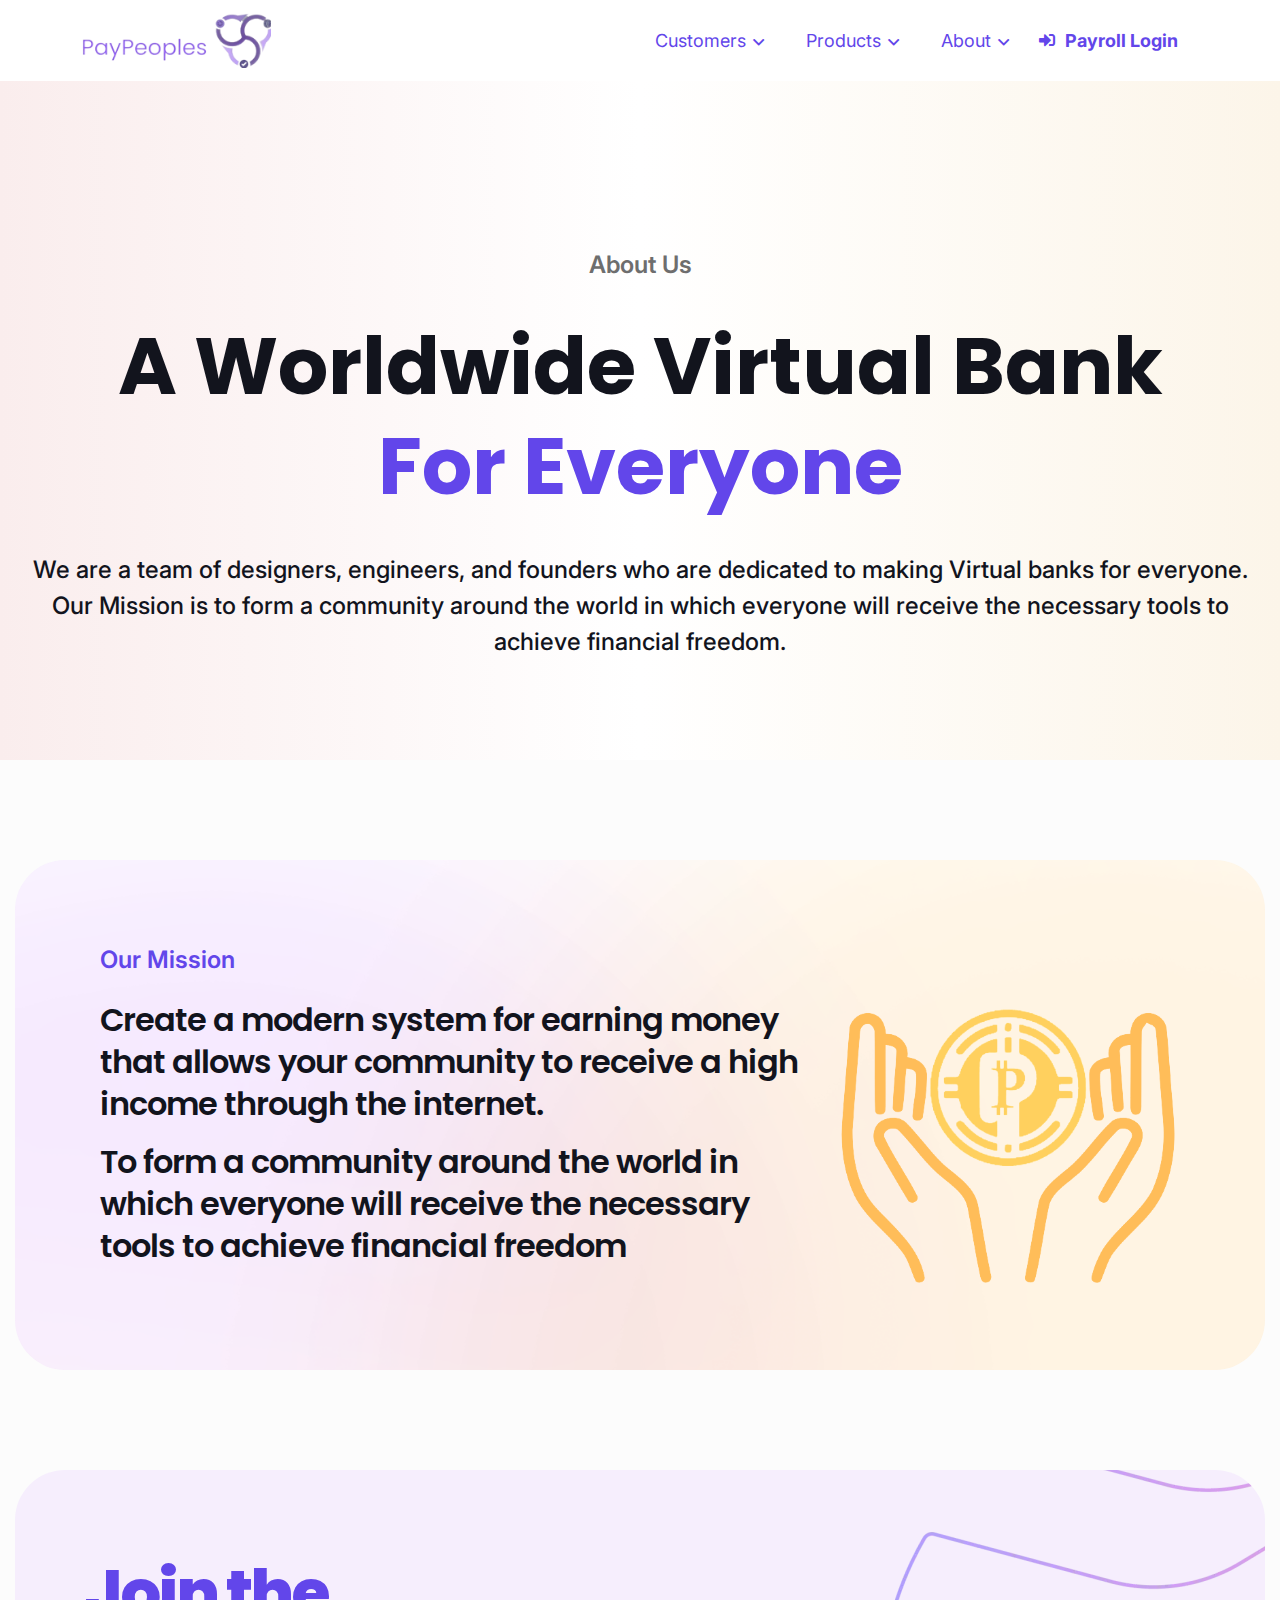
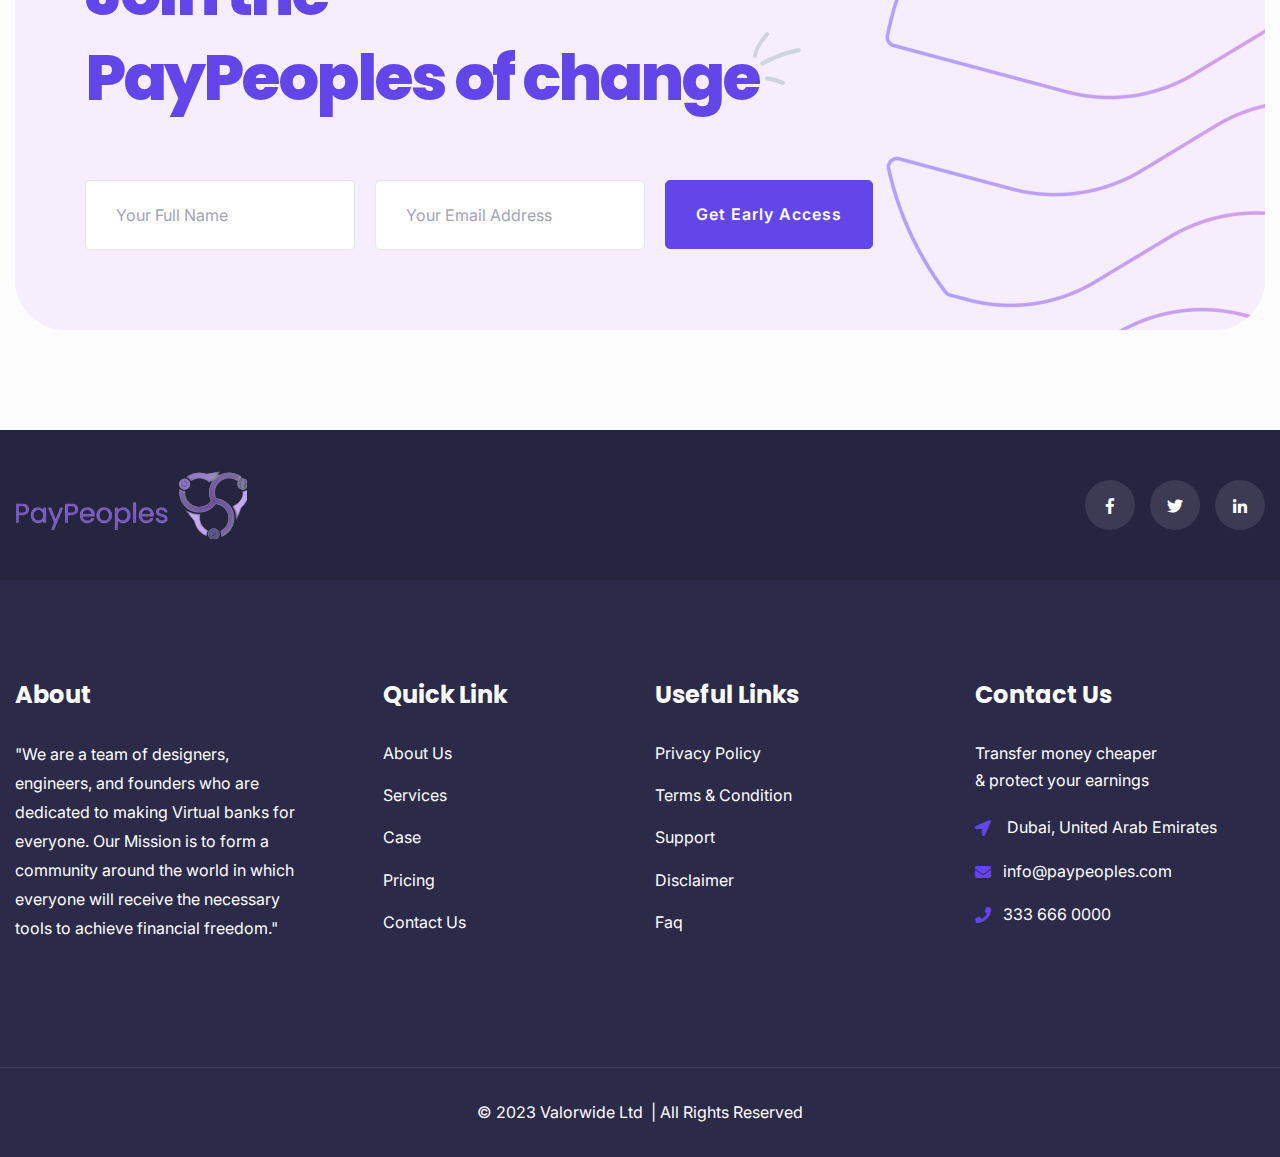
==== commit ee162c67: "fix text issue" ====
--- a/about.html
+++ b/about.html
@@ -177,8 +177,8 @@
 <!-- Page Title Start -->
 <section class="page-title text-center">
     <div class="auto-container">
-        <div class="row d-flex justify-content-center">
-            <div class="col-lg-10">
+        <div class="row d-flex justify-content-center px-1">
+            <div class="col-lg-12 col-md-12 col-sm-12">
                 <h4>About Us</h4>
                 <h1 class="text-1">A Worldwide Virtual Bank</h1>
                 <h1 class="text-2">For Everyone</h1>
--- a/assets/css/responsive.css
+++ b/assets/css/responsive.css
@@ -230,6 +230,32 @@
 	.personal-left {
 		padding: 40px;
 	}
+
+.page-title{
+	padding: 200px 0 100px 0;
+}
+
+.page-title .text-1,
+.page-title .text-2 {
+	font-size: 3rem;
+    line-height: 5rem;
+}
+
+.mission-inner{
+	padding: 40px;
+}
+
+.mission-inner img{
+	width: 100%;
+	max-width: 200px;
+	display: flex;
+    margin: auto;
+}
+
+.mission-text .text li {
+    font-size: 22px;
+}
+
 
 }
 @media only screen and (max-width: 575px){
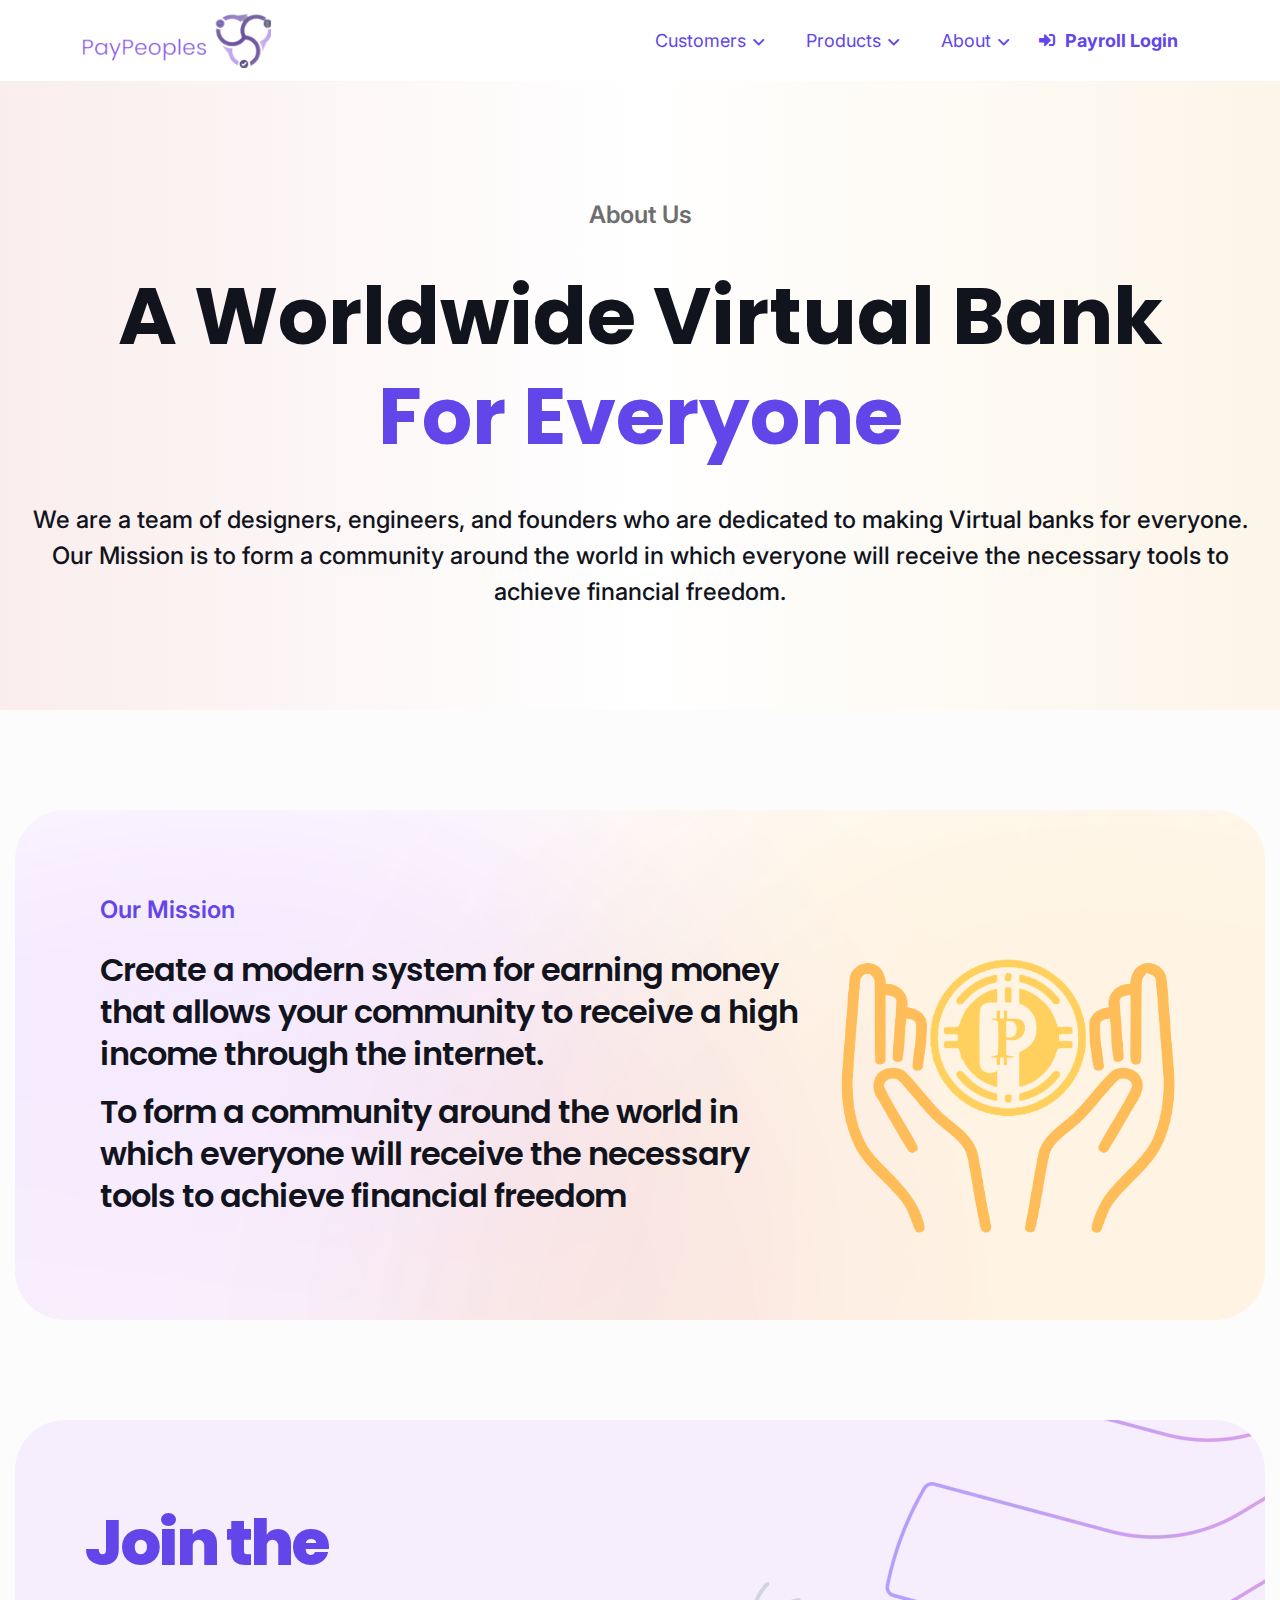
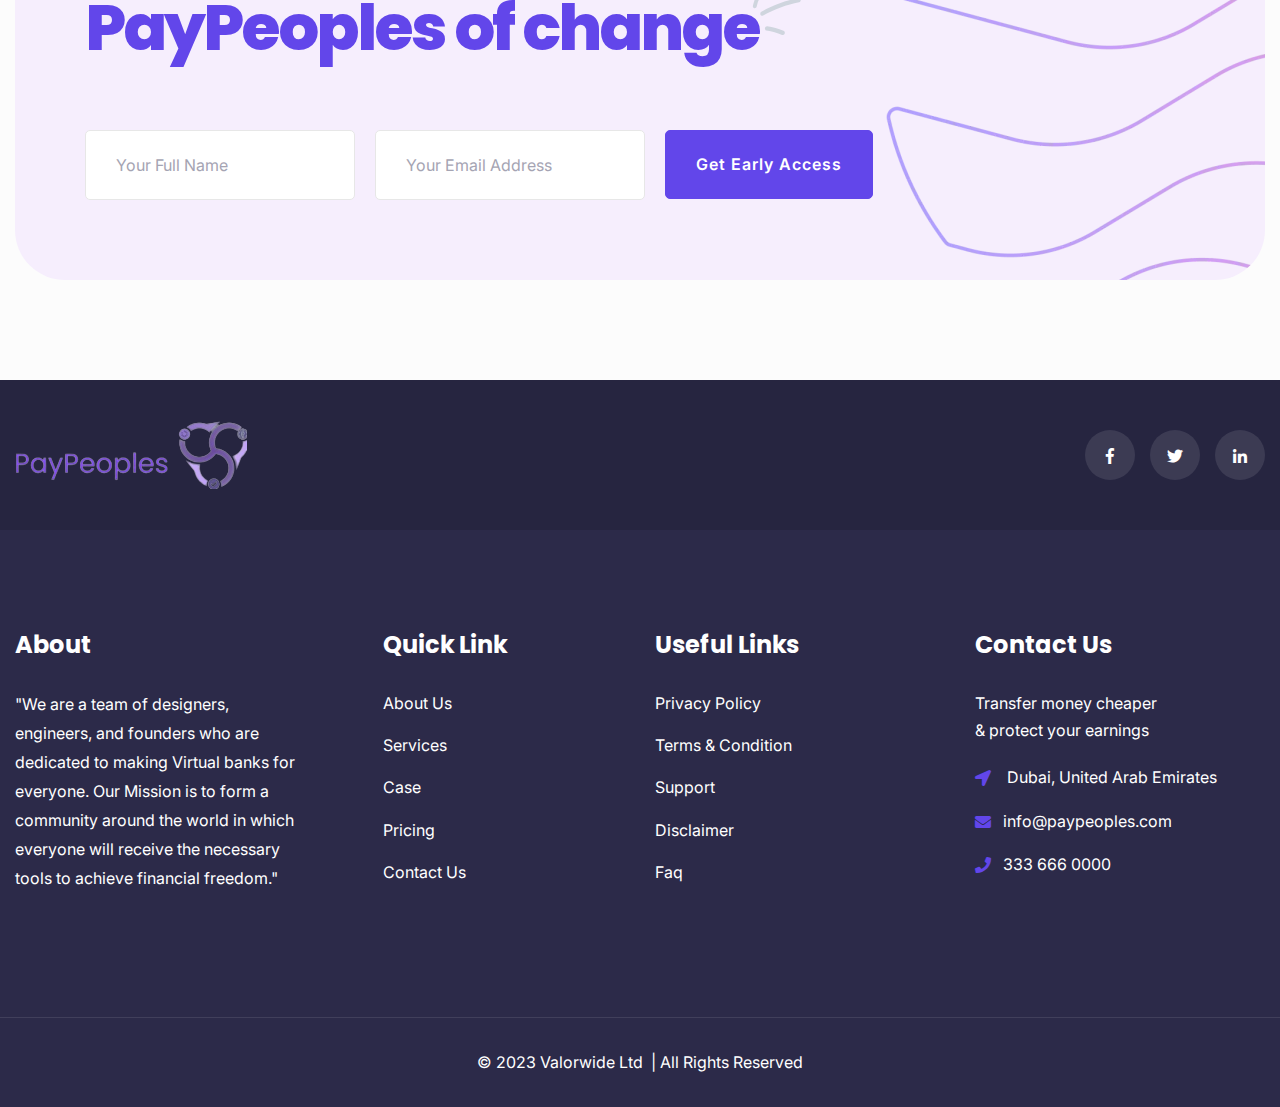
==== commit dcd4e8c9: "add master card" ====
--- a/about.html
+++ b/about.html
@@ -31,7 +31,7 @@
     <header class="main-header header-style-one">
         <nav class="navbar navbar-expand-lg navbar-light bg-white fixed-top paypeoples-menu">
             <div class="container">
-                <a class="navbar-brand" href="index.html"><img src="./assets/images/logo.png" alt=""></a>
+                <a class="navbar-brand" href="welcome.html"><img src="./assets/images/logo.png" alt=""></a>
                 <button class="navbar-toggler" type="button" data-bs-toggle="collapse" data-bs-target="#main_nav">
                     <span class="navbar-toggler-icon"></span>
                 </button>
@@ -155,6 +155,20 @@
                                                     </div>
                                                 </div>
                                                 <!-- column -->
+                                                  <div class="col-lg-6 col-md-6 col-sm-12">
+                                                    <div class="icon-box">
+                                                        <img src="./assets/images/icons/card.png" alt="">
+                                                        <div class="text">
+                                                            <h3><a href="#">Your Card</a></h3>
+                                                            <p>Use anywhere around the world</p>
+                                                            <figure>
+                                                                <img class="card" src="./assets/images/resource/card-1.png" alt="">
+                                                            </figure>
+                                                            <h5 class="comming-soon">Comming Soon</h5>
+                                                        </div>
+                                                    </div>
+                                                </div>
+                                                <!-- column -->
                                             </div>
                                         </div>
                                         <!-- right-side -->
--- a/assets/css/style.css
+++ b/assets/css/style.css
@@ -404,7 +404,7 @@
 
 .paypeoples-menu .icon-box {
 	display: flex;
-    justify-content: center;
+    /* justify-content: center; */
     align-items: flex-start;
     padding: 15px;
     border-radius: 20px;
@@ -422,6 +422,14 @@
 
 .paypeoples-menu .right-side img{
  	margin-right: 10px;
+	 height: 35px;
+	 width: 35px;
+}
+
+.icon-box .text .card {
+	width: 100% ;
+    height: 100% ;
+    max-width: 200px;
 }
 
 .paypeoples-menu .right-side h3{
@@ -1439,7 +1447,7 @@
 ***/
 
 .page-title{
-	padding: 250px 0 100px 0;
+	padding: 200px 0 100px 0;
 	background: linear-gradient(90deg, rgba(250,237,237,1) 0%, rgba(255,255,255,1) 50%, rgba(252,245,233,1) 100%);
 }
 
--- a/assets/css/responsive.css
+++ b/assets/css/responsive.css
@@ -231,19 +231,19 @@
 		padding: 40px;
 	}
 
-.page-title{
-	padding: 200px 0 100px 0;
-}
-
-.page-title .text-1,
-.page-title .text-2 {
-	font-size: 3rem;
-    line-height: 5rem;
-}
-
-.mission-inner{
-	padding: 40px;
-}
+	.page-title{
+		padding: 200px 0 100px 0;
+	}
+
+	.page-title .text-1,
+	.page-title .text-2 {
+		font-size: 3rem;
+		line-height: 5rem;
+	}
+
+	.mission-inner{
+		padding: 40px;
+	}
 
 .mission-inner img{
 	width: 100%;
@@ -400,5 +400,11 @@
       max-height: 90vh;
       margin-top:10px;
   }
+
+  a.navbar-brand img {
+    width: 150px;
+}
+
+
 }
 /* ============ mobile view .end// ============ */